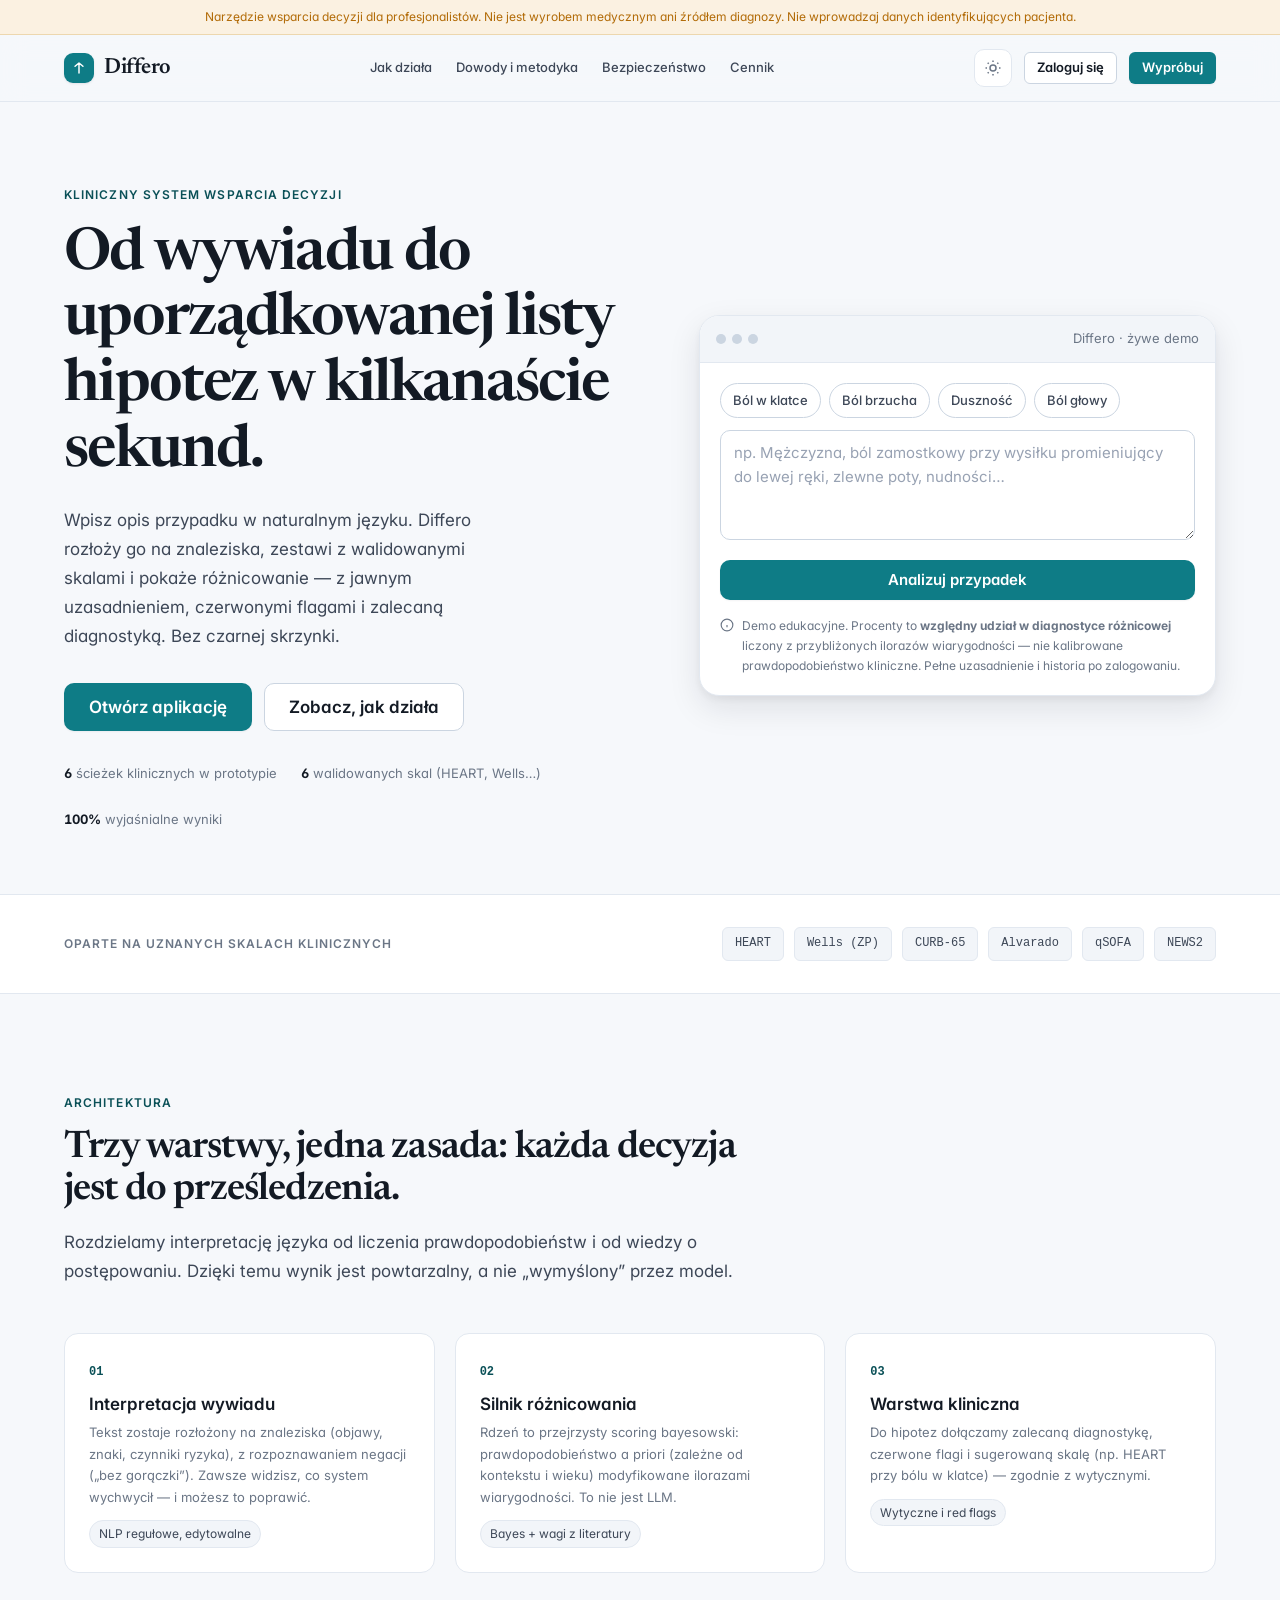
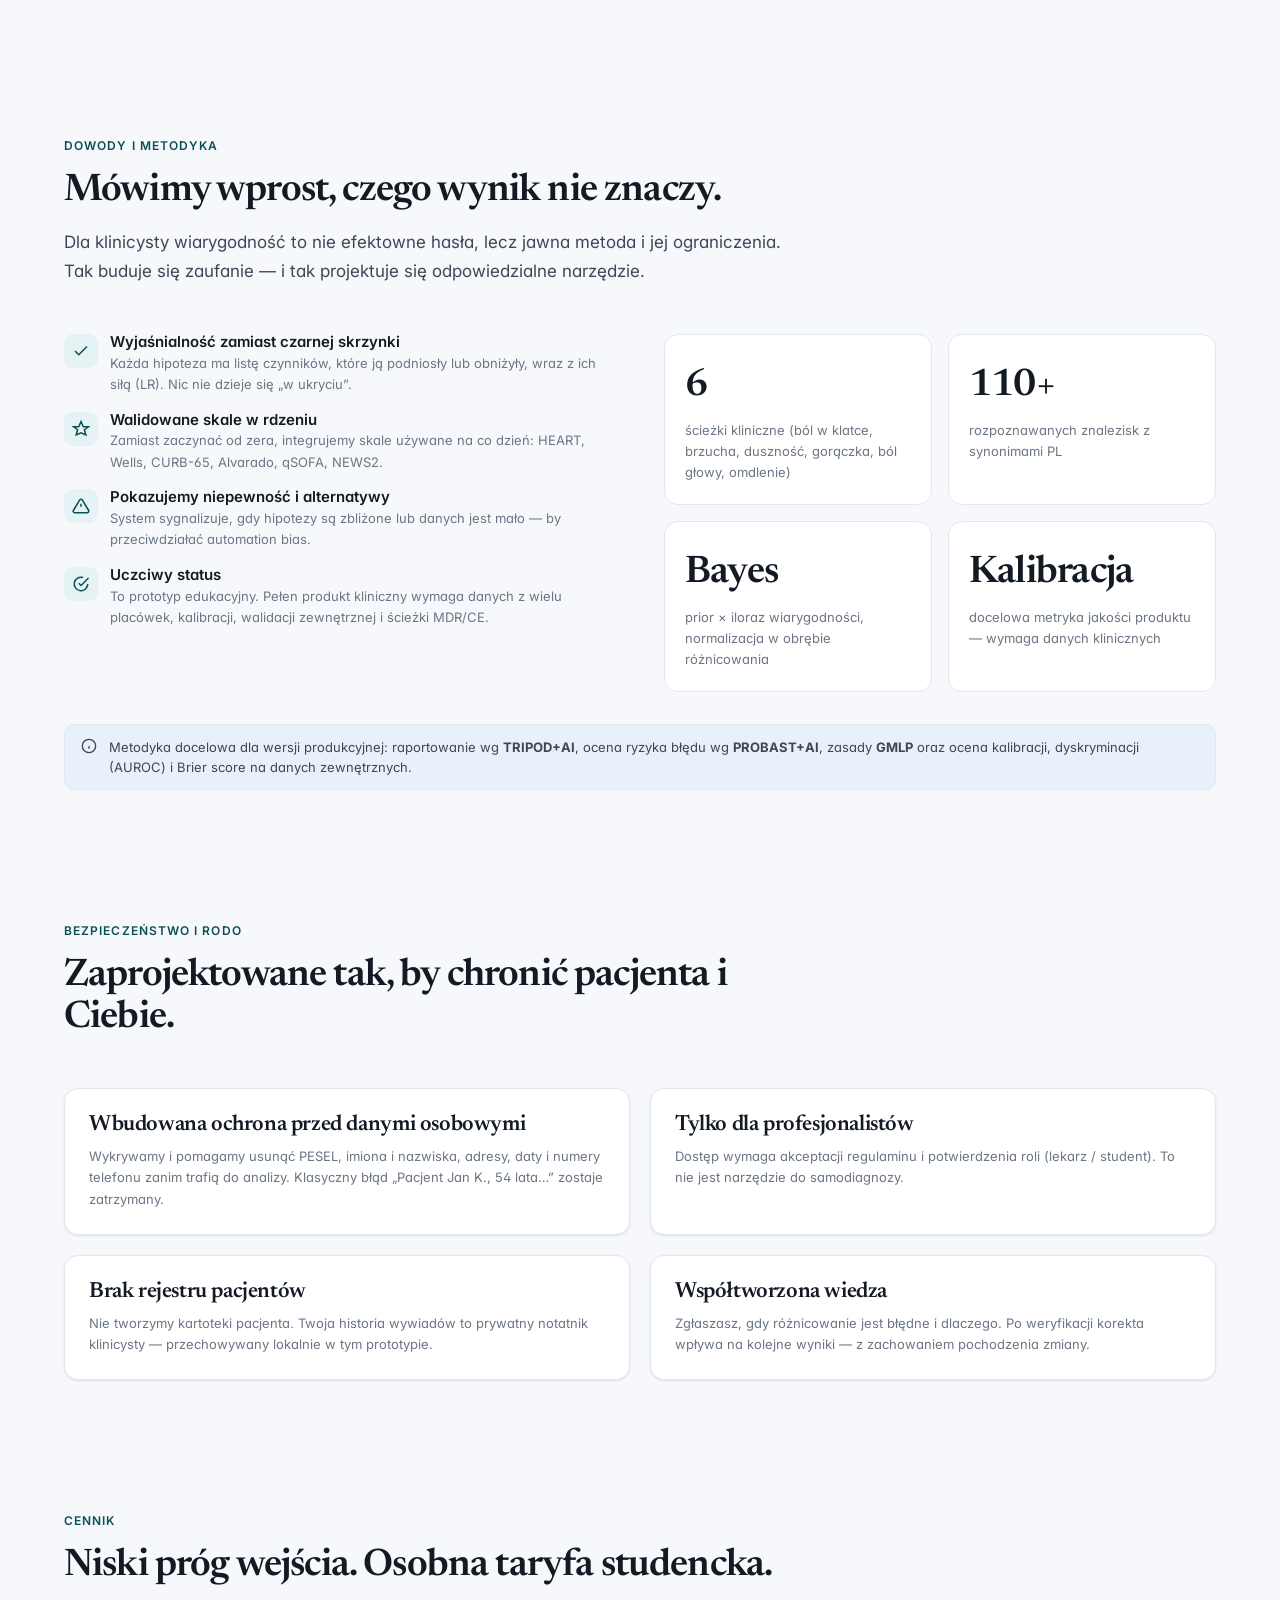
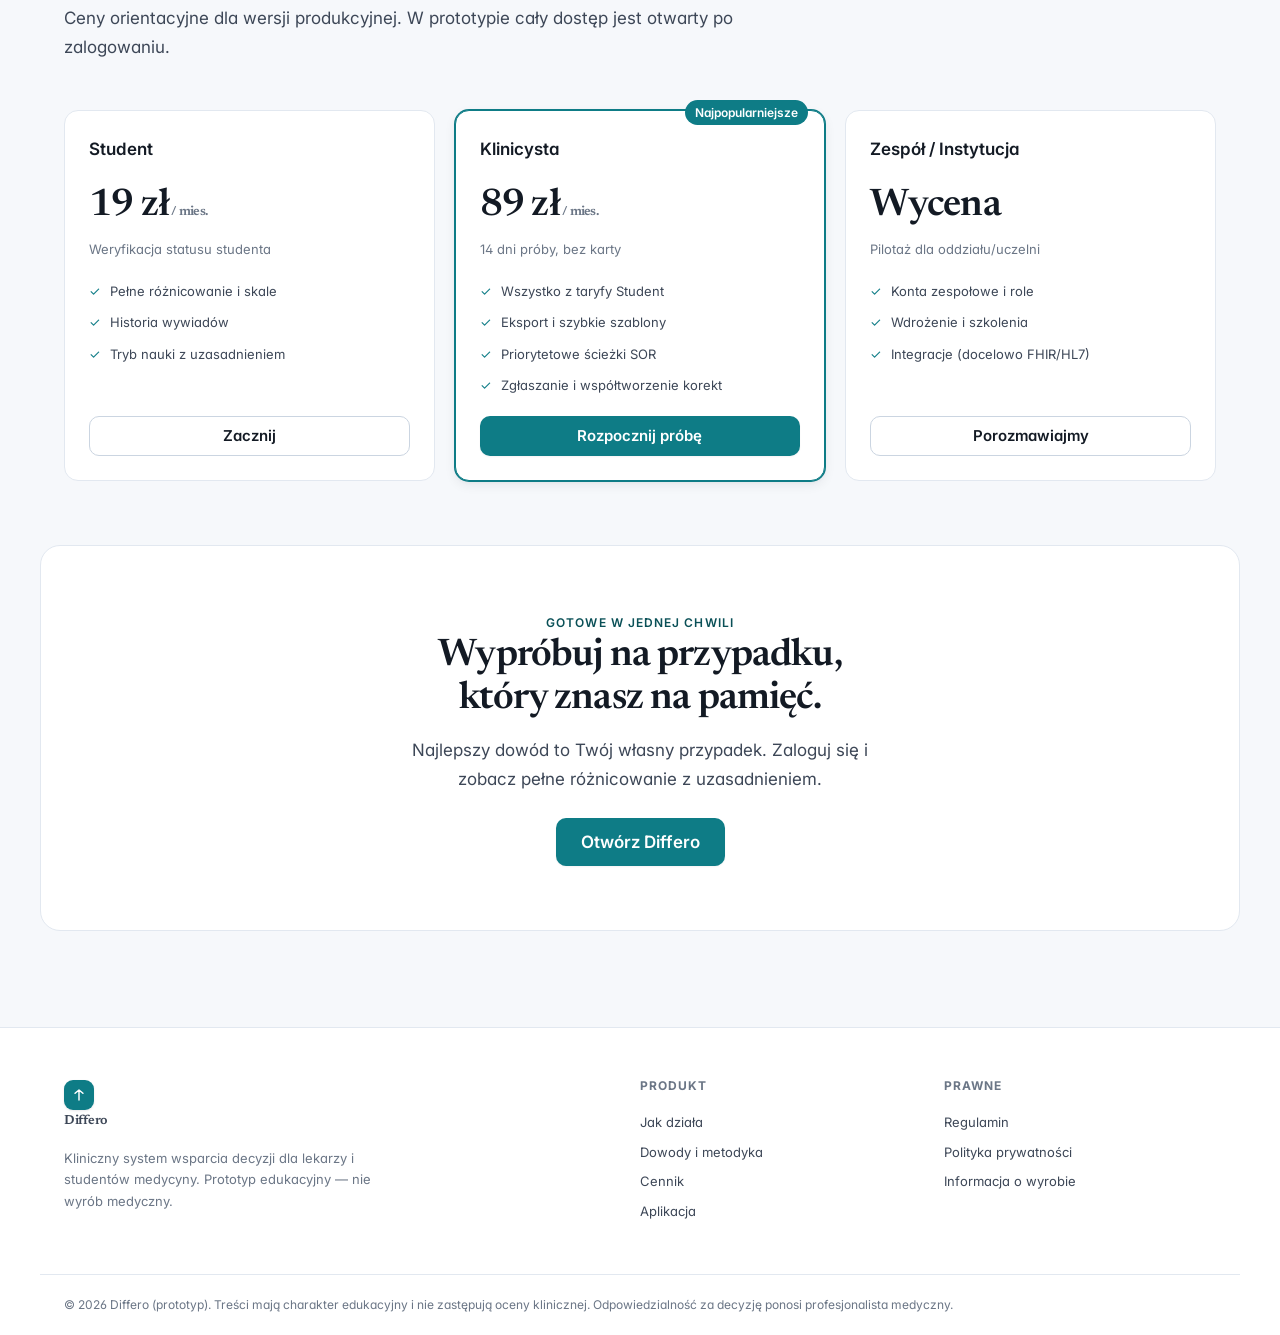
==== differo/index.html @ e76051fb "Add Differo: clinical decision support prototype for clinicians Landing page with live diagnostic de" ====
<!DOCTYPE html>
<html lang="pl" data-theme="light">
<head>
  <meta charset="UTF-8" />
  <meta name="viewport" content="width=device-width, initial-scale=1.0" />
  <title>Differo — kliniczny system wsparcia decyzji dla lekarzy i studentów medycyny</title>
  <meta name="description" content="Od wywiadu do uporządkowanej listy hipotez w kilkanaście sekund. Przejrzysty silnik różnicowania oparty na walidowanych skalach klinicznych. Narzędzie wyłącznie dla profesjonalistów." />
  <link rel="stylesheet" href="assets/css/base.css" />
  <link rel="stylesheet" href="assets/css/landing.css" />
  <link rel="icon" href="data:image/svg+xml,%3Csvg xmlns='http://www.w3.org/2000/svg' viewBox='0 0 32 32'%3E%3Crect width='32' height='32' rx='8' fill='%230E7C86'/%3E%3Cpath d='M16 7v18M9 13l7-6 7 6' stroke='white' stroke-width='2.4' fill='none' stroke-linecap='round' stroke-linejoin='round'/%3E%3C/svg%3E" />
  <script>
    // ustaw motyw zanim wyrenderuje się strona (bez migotania)
    (function () {
      try {
        var t = localStorage.getItem('dfr-theme');
        if (t === 'dark' || (t === 'auto' && matchMedia('(prefers-color-scheme: dark)').matches))
          document.documentElement.setAttribute('data-theme', 'dark');
      } catch (e) {}
    })();
  </script>
</head>
<body>
  <div class="disclaimer-banner">
    Narzędzie wsparcia decyzji dla profesjonalistów. Nie jest wyrobem medycznym ani źródłem diagnozy. Nie wprowadzaj danych identyfikujących pacjenta.
  </div>

  <!-- NAWIGACJA -->
  <header class="nav">
    <div class="nav-inner">
      <a class="brand" href="index.html">
        <span class="brand-mark" aria-hidden="true">
          <svg width="18" height="18" viewBox="0 0 32 32"><path d="M16 7v18M9 13l7-6 7 6" stroke="currentColor" stroke-width="2.6" fill="none" stroke-linecap="round" stroke-linejoin="round"/></svg>
        </span>
        Differo
      </a>
      <nav class="nav-links">
        <a href="#jak" class="hide-sm">Jak działa</a>
        <a href="#dowody" class="hide-sm">Dowody i metodyka</a>
        <a href="#bezpieczenstwo" class="hide-sm">Bezpieczeństwo</a>
        <a href="#cennik" class="hide-sm">Cennik</a>
      </nav>
      <div class="nav-cta">
        <button class="theme-toggle" id="themeToggle" title="Tryb jasny/ciemny" aria-label="Przełącz motyw">
          <svg width="18" height="18" viewBox="0 0 24 24" fill="none" stroke="currentColor" stroke-width="2"><circle cx="12" cy="12" r="4"/><path d="M12 2v2M12 20v2M4.9 4.9l1.4 1.4M17.7 17.7l1.4 1.4M2 12h2M20 12h2M6.3 17.7l-1.4 1.4M19.1 4.9l-1.4 1.4"/></svg>
        </button>
        <a class="btn btn-ghost btn-sm" href="app.html">Zaloguj się</a>
        <a class="btn btn-primary btn-sm" href="app.html#wywiad">Wypróbuj</a>
      </div>
    </div>
  </header>

  <!-- HERO + DEMO -->
  <section class="hero">
    <div class="fade-up">
      <span class="eyebrow">Kliniczny system wsparcia decyzji</span>
      <h1>Od wywiadu do uporządkowanej listy hipotez w kilkanaście sekund.</h1>
      <p class="lead">Wpisz opis przypadku w naturalnym języku. Differo rozłoży go na znaleziska, zestawi z walidowanymi skalami i pokaże różnicowanie — z jawnym uzasadnieniem, czerwonymi flagami i zalecaną diagnostyką. Bez czarnej skrzynki.</p>
      <div class="hero-cta">
        <a class="btn btn-primary btn-lg" href="app.html#wywiad">Otwórz aplikację</a>
        <a class="btn btn-ghost btn-lg" href="#jak">Zobacz, jak działa</a>
      </div>
      <div class="hero-meta">
        <span><b>6</b> ścieżek klinicznych w prototypie</span>
        <span><b>6</b> walidowanych skal (HEART, Wells…)</span>
        <span><b>100%</b> wyjaśnialne wyniki</span>
      </div>
    </div>

    <div class="demo fade-up" style="animation-delay:.08s">
      <div class="demo-top">
        <div class="dots"><i></i><i></i><i></i></div>
        <span class="small muted">Differo · żywe demo</span>
      </div>
      <div class="demo-body">
        <div class="demo-examples" id="demoExamples"></div>
        <textarea class="textarea" id="demoInput" rows="3" placeholder="np. Mężczyzna, ból zamostkowy przy wysiłku promieniujący do lewej ręki, zlewne poty, nudności…"></textarea>
        <button class="btn btn-primary btn-block mt-3" id="demoRun">Analizuj przypadek</button>
        <div class="demo-result" id="demoResult"></div>
        <div class="demo-note">
          <svg width="14" height="14" viewBox="0 0 24 24" fill="none" stroke="currentColor" stroke-width="2" style="flex:none;margin-top:2px"><circle cx="12" cy="12" r="10"/><path d="M12 16v-4M12 8h.01"/></svg>
          <span>Demo edukacyjne. Procenty to <b>względny udział w diagnostyce różnicowej</b> liczony z przybliżonych ilorazów wiarygodności — nie kalibrowane prawdopodobieństwo kliniczne. Pełne uzasadnienie i historia po zalogowaniu.</span>
        </div>
      </div>
    </div>
  </section>

  <!-- PASEK ZAUFANIA -->
  <div class="trust">
    <div class="trust-inner">
      <span class="trust-label">Oparte na uznanych skalach klinicznych</span>
      <div class="trust-scales">
        <span class="scale-pill">HEART</span>
        <span class="scale-pill">Wells (ZP)</span>
        <span class="scale-pill">CURB-65</span>
        <span class="scale-pill">Alvarado</span>
        <span class="scale-pill">qSOFA</span>
        <span class="scale-pill">NEWS2</span>
      </div>
    </div>
  </div>

  <!-- JAK DZIAŁA -->
  <section class="section" id="jak">
    <div class="section-head">
      <span class="eyebrow">Architektura</span>
      <h2>Trzy warstwy, jedna zasada: każda decyzja jest do prześledzenia.</h2>
      <p class="lead">Rozdzielamy interpretację języka od liczenia prawdopodobieństw i od wiedzy o postępowaniu. Dzięki temu wynik jest powtarzalny, a nie „wymyślony” przez model.</p>
    </div>
    <div class="layers">
      <div class="layer">
        <span class="layer-num">01</span>
        <h4>Interpretacja wywiadu</h4>
        <p>Tekst zostaje rozłożony na znaleziska (objawy, znaki, czynniki ryzyka), z rozpoznawaniem negacji („bez gorączki”). Zawsze widzisz, co system wychwycił — i możesz to poprawić.</p>
        <span class="tag">NLP regułowe, edytowalne</span>
      </div>
      <div class="layer">
        <span class="layer-num">02</span>
        <h4>Silnik różnicowania</h4>
        <p>Rdzeń to przejrzysty scoring bayesowski: prawdopodobieństwo a priori (zależne od kontekstu i wieku) modyfikowane ilorazami wiarygodności. To nie jest LLM.</p>
        <span class="tag">Bayes + wagi z literatury</span>
      </div>
      <div class="layer">
        <span class="layer-num">03</span>
        <h4>Warstwa kliniczna</h4>
        <p>Do hipotez dołączamy zalecaną diagnostykę, czerwone flagi i sugerowaną skalę (np. HEART przy bólu w klatce) — zgodnie z wytycznymi.</p>
        <span class="tag">Wytyczne i red flags</span>
      </div>
    </div>
  </section>

  <!-- DOWODY -->
  <section class="section section-sm" id="dowody">
    <div class="section-head">
      <span class="eyebrow">Dowody i metodyka</span>
      <h2>Mówimy wprost, czego wynik nie znaczy.</h2>
      <p class="lead">Dla klinicysty wiarygodność to nie efektowne hasła, lecz jawna metoda i jej ograniczenia. Tak buduje się zaufanie — i tak projektuje się odpowiedzialne narzędzie.</p>
    </div>
    <div class="proof">
      <div class="proof-list">
        <div class="proof-row">
          <span class="ic"><svg width="18" height="18" viewBox="0 0 24 24" fill="none" stroke="currentColor" stroke-width="2"><path d="M20 6L9 17l-5-5"/></svg></span>
          <div><h4>Wyjaśnialność zamiast czarnej skrzynki</h4><p>Każda hipoteza ma listę czynników, które ją podniosły lub obniżyły, wraz z ich siłą (LR). Nic nie dzieje się „w ukryciu”.</p></div>
        </div>
        <div class="proof-row">
          <span class="ic"><svg width="18" height="18" viewBox="0 0 24 24" fill="none" stroke="currentColor" stroke-width="2"><path d="M12 2l3 7h7l-5.5 4 2 7L12 17l-6.5 3 2-7L2 9h7z"/></svg></span>
          <div><h4>Walidowane skale w rdzeniu</h4><p>Zamiast zaczynać od zera, integrujemy skale używane na co dzień: HEART, Wells, CURB-65, Alvarado, qSOFA, NEWS2.</p></div>
        </div>
        <div class="proof-row">
          <span class="ic"><svg width="18" height="18" viewBox="0 0 24 24" fill="none" stroke="currentColor" stroke-width="2"><path d="M12 9v4M12 17h.01M10.3 3.9 1.8 18a2 2 0 0 0 1.7 3h17a2 2 0 0 0 1.7-3L13.7 3.9a2 2 0 0 0-3.4 0z"/></svg></span>
          <div><h4>Pokazujemy niepewność i alternatywy</h4><p>System sygnalizuje, gdy hipotezy są zbliżone lub danych jest mało — by przeciwdziałać automation bias.</p></div>
        </div>
        <div class="proof-row">
          <span class="ic"><svg width="18" height="18" viewBox="0 0 24 24" fill="none" stroke="currentColor" stroke-width="2"><path d="M21 12a9 9 0 1 1-6.2-8.6"/><path d="M22 4 12 14l-3-3"/></svg></span>
          <div><h4>Uczciwy status</h4><p>To prototyp edukacyjny. Pełen produkt kliniczny wymaga danych z wielu placówek, kalibracji, walidacji zewnętrznej i ścieżki MDR/CE.</p></div>
        </div>
      </div>
      <div class="metrics">
        <div class="metric"><div class="v tnum">6</div><div class="k">ścieżki kliniczne (ból w klatce, brzucha, duszność, gorączka, ból głowy, omdlenie)</div></div>
        <div class="metric"><div class="v tnum">110+</div><div class="k">rozpoznawanych znalezisk z synonimami PL</div></div>
        <div class="metric"><div class="v">Bayes</div><div class="k">prior × iloraz wiarygodności, normalizacja w obrębie różnicowania</div></div>
        <div class="metric"><div class="v">Kalibracja</div><div class="k">docelowa metryka jakości produktu — wymaga danych klinicznych</div></div>
      </div>
    </div>
    <div class="alert alert-info mt-8">
      <svg class="alert-icon" width="16" height="16" viewBox="0 0 24 24" fill="none" stroke="currentColor" stroke-width="2"><circle cx="12" cy="12" r="10"/><path d="M12 16v-4M12 8h.01"/></svg>
      <span>Metodyka docelowa dla wersji produkcyjnej: raportowanie wg <b>TRIPOD+AI</b>, ocena ryzyka błędu wg <b>PROBAST+AI</b>, zasady <b>GMLP</b> oraz ocena kalibracji, dyskryminacji (AUROC) i Brier score na danych zewnętrznych.</span>
    </div>
  </section>

  <!-- BEZPIECZEŃSTWO -->
  <section class="section section-sm" id="bezpieczenstwo">
    <div class="section-head">
      <span class="eyebrow">Bezpieczeństwo i RODO</span>
      <h2>Zaprojektowane tak, by chronić pacjenta i Ciebie.</h2>
    </div>
    <div class="safe-grid">
      <div class="card card-pad">
        <h4 class="serif">Wbudowana ochrona przed danymi osobowymi</h4>
        <p class="muted small mt-2">Wykrywamy i pomagamy usunąć PESEL, imiona i nazwiska, adresy, daty i numery telefonu zanim trafią do analizy. Klasyczny błąd „Pacjent Jan K., 54 lata…” zostaje zatrzymany.</p>
      </div>
      <div class="card card-pad">
        <h4 class="serif">Tylko dla profesjonalistów</h4>
        <p class="muted small mt-2">Dostęp wymaga akceptacji regulaminu i potwierdzenia roli (lekarz / student). To nie jest narzędzie do samodiagnozy.</p>
      </div>
      <div class="card card-pad">
        <h4 class="serif">Brak rejestru pacjentów</h4>
        <p class="muted small mt-2">Nie tworzymy kartoteki pacjenta. Twoja historia wywiadów to prywatny notatnik klinicysty — przechowywany lokalnie w tym prototypie.</p>
      </div>
      <div class="card card-pad">
        <h4 class="serif">Współtworzona wiedza</h4>
        <p class="muted small mt-2">Zgłaszasz, gdy różnicowanie jest błędne i dlaczego. Po weryfikacji korekta wpływa na kolejne wyniki — z zachowaniem pochodzenia zmiany.</p>
      </div>
    </div>
  </section>

  <!-- CENNIK -->
  <section class="section section-sm" id="cennik">
    <div class="section-head">
      <span class="eyebrow">Cennik</span>
      <h2>Niski próg wejścia. Osobna taryfa studencka.</h2>
      <p class="lead">Ceny orientacyjne dla wersji produkcyjnej. W prototypie cały dostęp jest otwarty po zalogowaniu.</p>
    </div>
    <div class="pricing">
      <div class="price">
        <span class="tier">Student</span>
        <div class="amt">19 zł<span class="per"> / mies.</span></div>
        <span class="per">Weryfikacja statusu studenta</span>
        <ul>
          <li><span class="ck">✓</span> Pełne różnicowanie i skale</li>
          <li><span class="ck">✓</span> Historia wywiadów</li>
          <li><span class="ck">✓</span> Tryb nauki z uzasadnieniem</li>
        </ul>
        <a class="btn btn-ghost btn-block" href="app.html">Zacznij</a>
      </div>
      <div class="price featured">
        <span class="ribbon">Najpopularniejsze</span>
        <span class="tier">Klinicysta</span>
        <div class="amt">89 zł<span class="per"> / mies.</span></div>
        <span class="per">14 dni próby, bez karty</span>
        <ul>
          <li><span class="ck">✓</span> Wszystko z taryfy Student</li>
          <li><span class="ck">✓</span> Eksport i szybkie szablony</li>
          <li><span class="ck">✓</span> Priorytetowe ścieżki SOR</li>
          <li><span class="ck">✓</span> Zgłaszanie i współtworzenie korekt</li>
        </ul>
        <a class="btn btn-primary btn-block" href="app.html">Rozpocznij próbę</a>
      </div>
      <div class="price">
        <span class="tier">Zespół / Instytucja</span>
        <div class="amt">Wycena</div>
        <span class="per">Pilotaż dla oddziału/uczelni</span>
        <ul>
          <li><span class="ck">✓</span> Konta zespołowe i role</li>
          <li><span class="ck">✓</span> Wdrożenie i szkolenia</li>
          <li><span class="ck">✓</span> Integracje (docelowo FHIR/HL7)</li>
        </ul>
        <a class="btn btn-ghost btn-block" href="app.html">Porozmawiajmy</a>
      </div>
    </div>
  </section>

  <!-- CTA -->
  <section class="cta-final">
    <span class="eyebrow">Gotowe w jednej chwili</span>
    <h2>Wypróbuj na przypadku, który znasz na pamięć.</h2>
    <p class="lead text-center" style="max-width:46ch;margin:0 auto var(--sp-6)">Najlepszy dowód to Twój własny przypadek. Zaloguj się i zobacz pełne różnicowanie z uzasadnieniem.</p>
    <a class="btn btn-primary btn-lg" href="app.html">Otwórz Differo</a>
  </section>

  <!-- STOPKA -->
  <footer class="footer">
    <div class="footer-inner">
      <div>
        <a class="brand" href="index.html">
          <span class="brand-mark" aria-hidden="true"><svg width="18" height="18" viewBox="0 0 32 32"><path d="M16 7v18M9 13l7-6 7 6" stroke="currentColor" stroke-width="2.6" fill="none" stroke-linecap="round" stroke-linejoin="round"/></svg></span>
          Differo
        </a>
        <p class="muted small mt-3" style="max-width:42ch">Kliniczny system wsparcia decyzji dla lekarzy i studentów medycyny. Prototyp edukacyjny — nie wyrób medyczny.</p>
      </div>
      <div>
        <h5>Produkt</h5>
        <a href="#jak">Jak działa</a>
        <a href="#dowody">Dowody i metodyka</a>
        <a href="#cennik">Cennik</a>
        <a href="app.html">Aplikacja</a>
      </div>
      <div>
        <h5>Prawne</h5>
        <a href="app.html#prawne">Regulamin</a>
        <a href="app.html#prawne">Polityka prywatności</a>
        <a href="app.html#prawne">Informacja o wyrobie</a>
      </div>
    </div>
    <div class="footer-legal">
      © <span id="year"></span> Differo (prototyp). Treści mają charakter edukacyjny i nie zastępują oceny klinicznej. Odpowiedzialność za decyzję ponosi profesjonalista medyczny.
    </div>
  </footer>

  <script src="assets/js/data/knowledge.js"></script>
  <script src="assets/js/engine/engine.js"></script>
  <script src="assets/js/landing.js"></script>
</body>
</html>
---- differo/assets/css/base.css ----
/* ============================================================================
   Differo — system projektowy (design tokens, reset, typografia, komponenty)
   Jasna baza domyślnie, tryb ciemny jako opcja. Jeden akcent: teal.
   ========================================================================== */

/* ---- Fonty: serif redakcyjny w nagłówkach + neutralny sans w treści ----- */
@import url('https://fonts.googleapis.com/css2?family=Newsreader:opsz,wght@6..72,400;6..72,500;6..72,600;6..72,700&family=Inter:wght@400;500;600;700&display=swap');

/* =============================== TOKENY ================================== */
:root {
  /* Skala typograficzna (modular ~1.2) */
  --font-serif: 'Newsreader', Georgia, 'Times New Roman', serif;
  --font-sans: 'Inter', -apple-system, BlinkMacSystemFont, 'Segoe UI', Roboto, system-ui, sans-serif;
  --font-mono: ui-monospace, 'SF Mono', 'Cascadia Code', 'JetBrains Mono', Consolas, monospace;

  --fs-xs: 0.75rem;     /* 12 */
  --fs-sm: 0.8125rem;   /* 13 */
  --fs-base: 0.9375rem; /* 15 */
  --fs-md: 1.0625rem;   /* 17 */
  --fs-lg: 1.375rem;    /* 22 */
  --fs-xl: 1.75rem;     /* 28 */
  --fs-2xl: 2.375rem;   /* 38 */
  --fs-3xl: 3.25rem;    /* 52 */
  --fs-4xl: 4rem;       /* 64 */

  /* Odstępy (4px baza) */
  --sp-1: 4px;  --sp-2: 8px;  --sp-3: 12px; --sp-4: 16px;
  --sp-5: 20px; --sp-6: 24px; --sp-8: 32px; --sp-10: 40px;
  --sp-12: 48px; --sp-16: 64px; --sp-20: 80px; --sp-24: 96px;

  /* Promienie — jedna rodzina */
  --r-sm: 6px; --r-md: 10px; --r-lg: 14px; --r-xl: 20px; --r-full: 999px;

  /* Ruch */
  --ease: cubic-bezier(0.19, 1, 0.22, 1);
  --dur: 0.25s;

  /* ---- Paleta jasna (domyślna) ---- */
  --bg: #F6F8FB;            /* lekko złamana biel, nie #FFF */
  --bg-elev: #FFFFFF;       /* powierzchnie/karty */
  --bg-sunken: #EEF2F7;     /* zagłębienia, pola */
  --surface-2: #F2F5F9;
  --text: #131A24;          /* prawie-czerń */
  --text-soft: #3D4757;
  --text-muted: #6B7686;
  --text-faint: #98A2B3;
  --border: #E2E8F0;
  --border-strong: #CBD5E1;

  /* Akcent — teal (jeden, pewny) */
  --accent: #0E7C86;
  --accent-strong: #0B626B;
  --accent-soft: #E5F3F4;
  --accent-soft-2: #D2E9EB;
  --accent-text: #0A5057;
  --on-accent: #FFFFFF;

  /* Kolory ryzyka — zdesaturowane, oszczędnie */
  --crit: #C0362C;          /* nasycona czerwień TYLKO na realne alerty */
  --crit-soft: #FBEAE8;
  --crit-border: #F0C7C2;
  --warn: #B26B07;
  --warn-soft: #FBF1E1;
  --warn-border: #EDD7AE;
  --ok: #157F52;
  --ok-soft: #E4F4EC;
  --ok-border: #BFE3D0;
  --info: #2563A8;
  --info-soft: #E8F0FA;

  /* Cienie — subtelne */
  --sh-xs: 0 1px 2px rgba(16,24,40,.05);
  --sh-sm: 0 1px 3px rgba(16,24,40,.06), 0 1px 2px rgba(16,24,40,.04);
  --sh-md: 0 4px 12px rgba(16,24,40,.07), 0 2px 4px rgba(16,24,40,.04);
  --sh-lg: 0 12px 32px rgba(16,24,40,.10), 0 4px 8px rgba(16,24,40,.05);
  --sh-focus: 0 0 0 3px rgba(14,124,134,.22);

  --maxw: 1200px;
}

/* ---- Paleta ciemna (opcja, np. praca nocna / radiologia) ---- */
:root[data-theme="dark"] {
  --bg: #0D1117;
  --bg-elev: #161C24;
  --bg-sunken: #11161D;
  --surface-2: #1B232D;
  --text: #E6EAF0;
  --text-soft: #C2CAD6;
  --text-muted: #8A95A5;
  --text-faint: #5C6675;
  --border: #232C38;
  --border-strong: #324053;

  --accent: #34C5C9;
  --accent-strong: #5AD6D9;
  --accent-soft: #11302F;
  --accent-soft-2: #15403F;
  --accent-text: #6FD9DC;
  --on-accent: #06222A;

  --crit: #F2655A;
  --crit-soft: #2A1714;
  --crit-border: #5A2A24;
  --warn: #E0A23C;
  --warn-soft: #2A2113;
  --warn-border: #574321;
  --ok: #3FBE82;
  --ok-soft: #122A1E;
  --ok-border: #234A37;
  --info: #5AA0E6;
  --info-soft: #142436;

  --sh-xs: 0 1px 2px rgba(0,0,0,.4);
  --sh-sm: 0 1px 3px rgba(0,0,0,.5);
  --sh-md: 0 4px 14px rgba(0,0,0,.5);
  --sh-lg: 0 16px 40px rgba(0,0,0,.55);
  --sh-focus: 0 0 0 3px rgba(52,197,201,.28);
}

/* =============================== RESET ================================== */
*, *::before, *::after { box-sizing: border-box; }
* { margin: 0; }
html { -webkit-text-size-adjust: 100%; scroll-behavior: smooth; }
@media (prefers-reduced-motion: reduce) {
  html { scroll-behavior: auto; }
  *, *::before, *::after { animation-duration: .001ms !important; transition-duration: .001ms !important; }
}
body {
  font-family: var(--font-sans);
  font-size: var(--fs-base);
  line-height: 1.65;
  color: var(--text);
  background: var(--bg);
  -webkit-font-smoothing: antialiased;
  text-rendering: optimizeLegibility;
  font-feature-settings: "cv11", "ss01";
  transition: background-color var(--dur) var(--ease), color var(--dur) var(--ease);
}
img, svg, video { display: block; max-width: 100%; }
input, button, textarea, select { font: inherit; color: inherit; }
button { cursor: pointer; background: none; border: none; }
a { color: var(--accent); text-decoration: none; }
a:hover { color: var(--accent-strong); }
ul, ol { padding-left: 1.2em; }
:focus-visible { outline: none; box-shadow: var(--sh-focus); border-radius: var(--r-sm); }
::selection { background: var(--accent-soft-2); color: var(--accent-text); }

/* ============================ TYPOGRAFIA =============================== */
h1, h2, h3, h4 { font-family: var(--font-serif); font-weight: 600; line-height: 1.12; letter-spacing: -0.018em; color: var(--text); }
h1 { font-size: var(--fs-3xl); letter-spacing: -0.028em; }
h2 { font-size: var(--fs-2xl); letter-spacing: -0.022em; }
h3 { font-size: var(--fs-xl); }
h4 { font-size: var(--fs-lg); }
.serif { font-family: var(--font-serif); }
.tnum { font-variant-numeric: tabular-nums; }
.eyebrow {
  font-family: var(--font-sans); font-size: var(--fs-xs); font-weight: 600;
  letter-spacing: 0.09em; text-transform: uppercase; color: var(--accent-text);
}
.lead { font-size: var(--fs-md); color: var(--text-soft); line-height: 1.7; }
.muted { color: var(--text-muted); }
.faint { color: var(--text-faint); }
.small { font-size: var(--fs-sm); }
.xs { font-size: var(--fs-xs); }

/* ============================ KOMPONENTY ============================== */

/* Przyciski */
.btn {
  display: inline-flex; align-items: center; justify-content: center; gap: var(--sp-2);
  padding: 10px 18px; border-radius: var(--r-md); font-weight: 600; font-size: var(--fs-base);
  border: 1px solid transparent; transition: all .18s var(--ease); white-space: nowrap;
  line-height: 1.2;
}
.btn:active { transform: translateY(1px); }
.btn-primary { background: var(--accent); color: var(--on-accent); box-shadow: var(--sh-xs); }
.btn-primary:hover { background: var(--accent-strong); color: var(--on-accent); box-shadow: var(--sh-sm); }
.btn-ghost { background: var(--bg-elev); color: var(--text); border-color: var(--border-strong); }
.btn-ghost:hover { background: var(--surface-2); border-color: var(--text-faint); }
.btn-subtle { background: transparent; color: var(--text-soft); }
.btn-subtle:hover { background: var(--surface-2); color: var(--text); }
.btn-danger { background: var(--crit-soft); color: var(--crit); border-color: var(--crit-border); }
.btn-danger:hover { background: var(--crit); color: #fff; }
.btn-lg { padding: 13px 24px; font-size: var(--fs-md); }
.btn-sm { padding: 7px 12px; font-size: var(--fs-sm); border-radius: var(--r-sm); }
.btn-block { width: 100%; }
.btn[disabled] { opacity: .5; cursor: not-allowed; }

/* Karty */
.card {
  background: var(--bg-elev); border: 1px solid var(--border);
  border-radius: var(--r-lg); box-shadow: var(--sh-sm);
}
.card-pad { padding: var(--sp-6); }

/* Plakietki */
.badge {
  display: inline-flex; align-items: center; gap: 6px; padding: 3px 10px;
  border-radius: var(--r-full); font-size: var(--fs-xs); font-weight: 600;
  background: var(--surface-2); color: var(--text-soft); border: 1px solid var(--border);
}
.badge-accent { background: var(--accent-soft); color: var(--accent-text); border-color: var(--accent-soft-2); }
.badge-crit { background: var(--crit-soft); color: var(--crit); border-color: var(--crit-border); }
.badge-warn { background: var(--warn-soft); color: var(--warn); border-color: var(--warn-border); }
.badge-ok { background: var(--ok-soft); color: var(--ok); border-color: var(--ok-border); }
.dot { width: 7px; height: 7px; border-radius: 50%; background: currentColor; flex: none; }

/* Pola formularza */
.field { display: flex; flex-direction: column; gap: 6px; }
.label { font-size: var(--fs-sm); font-weight: 600; color: var(--text-soft); }
.hint { font-size: var(--fs-xs); color: var(--text-muted); }
.input, .textarea, .select {
  width: 100%; padding: 10px 13px; background: var(--bg-elev);
  border: 1px solid var(--border-strong); border-radius: var(--r-md);
  font-size: var(--fs-base); color: var(--text); transition: border-color .15s, box-shadow .15s;
}
.input:focus, .textarea:focus, .select:focus { border-color: var(--accent); box-shadow: var(--sh-focus); }
.textarea { resize: vertical; min-height: 110px; line-height: 1.6; }
.select { appearance: none; background-image: url("data:image/svg+xml,%3Csvg xmlns='http://www.w3.org/2000/svg' width='12' height='12' viewBox='0 0 12 12'%3E%3Cpath fill='%236B7686' d='M3 4.5L6 7.5L9 4.5'/%3E%3C/svg%3E"); background-repeat: no-repeat; background-position: right 12px center; padding-right: 34px; }
.input::placeholder, .textarea::placeholder { color: var(--text-faint); }

/* Chipy / przełączniki */
.chip {
  display: inline-flex; align-items: center; gap: 6px; padding: 6px 12px;
  border-radius: var(--r-full); font-size: var(--fs-sm); font-weight: 500;
  background: var(--bg-elev); border: 1px solid var(--border-strong); color: var(--text-soft);
  transition: all .15s var(--ease);
}
.chip:hover { border-color: var(--accent); color: var(--accent-text); }
.chip.is-active { background: var(--accent-soft); border-color: var(--accent); color: var(--accent-text); }
.chip .x { color: var(--text-faint); font-weight: 700; }
.chip-remove:hover { background: var(--crit-soft); border-color: var(--crit-border); color: var(--crit); }

/* Alerty */
.alert { display: flex; gap: var(--sp-3); padding: var(--sp-3) var(--sp-4); border-radius: var(--r-md); border: 1px solid; font-size: var(--fs-sm); line-height: 1.55; }
.alert-icon { flex: none; margin-top: 1px; }
.alert-crit { background: var(--crit-soft); border-color: var(--crit-border); color: var(--crit); }
.alert-warn { background: var(--warn-soft); border-color: var(--warn-border); color: var(--warn); }
.alert-info { background: var(--info-soft); border-color: var(--border); color: var(--text-soft); }
.alert-ok { background: var(--ok-soft); border-color: var(--ok-border); color: var(--ok); }
.alert b { color: inherit; }

/* Pasek prawdopodobieństwa */
.prob-row { display: flex; align-items: center; gap: var(--sp-3); }
.prob-track { flex: 1; height: 8px; background: var(--bg-sunken); border-radius: var(--r-full); overflow: hidden; }
.prob-fill { height: 100%; border-radius: var(--r-full); background: var(--accent); transition: width .6s var(--ease); }
.prob-fill.t-crit { background: var(--crit); }
.prob-fill.t-warn { background: var(--warn); }

/* Separator */
.hr { height: 1px; background: var(--border); border: 0; margin: var(--sp-6) 0; }

/* Theme toggle */
.theme-toggle {
  width: 38px; height: 38px; border-radius: var(--r-md); display: inline-flex;
  align-items: center; justify-content: center; color: var(--text-muted);
  border: 1px solid var(--border); background: var(--bg-elev); transition: all .15s;
}
.theme-toggle:hover { color: var(--text); border-color: var(--border-strong); }

/* Narzędziowe */
.flex { display: flex; } .col { flex-direction: column; }
.items-center { align-items: center; } .justify-between { justify-content: space-between; }
.gap-1 { gap: var(--sp-1); } .gap-2 { gap: var(--sp-2); } .gap-3 { gap: var(--sp-3); }
.gap-4 { gap: var(--sp-4); } .gap-6 { gap: var(--sp-6); }
.wrap { flex-wrap: wrap; } .grow { flex: 1; }
.mt-1{margin-top:var(--sp-1)} .mt-2{margin-top:var(--sp-2)} .mt-3{margin-top:var(--sp-3)}
.mt-4{margin-top:var(--sp-4)} .mt-6{margin-top:var(--sp-6)} .mt-8{margin-top:var(--sp-8)}
.mb-2{margin-bottom:var(--sp-2)} .mb-4{margin-bottom:var(--sp-4)} .mb-6{margin-bottom:var(--sp-6)}
.hidden { display: none !important; }
.text-center { text-align: center; }
.skeleton { background: linear-gradient(90deg, var(--bg-sunken) 25%, var(--surface-2) 37%, var(--bg-sunken) 63%); background-size: 400% 100%; animation: shimmer 1.4s ease infinite; border-radius: var(--r-sm); }
@keyframes shimmer { 0% { background-position: 100% 0; } 100% { background-position: -100% 0; } }

/* Wejścia animowane */
.fade-up { animation: fadeUp .5s var(--ease) both; }
@keyframes fadeUp { from { opacity: 0; transform: translateY(10px); } to { opacity: 1; transform: none; } }
.fade-in { animation: fadeIn .4s var(--ease) both; }
@keyframes fadeIn { from { opacity: 0; } to { opacity: 1; } }

/* Pasek przewijania */
* { scrollbar-width: thin; scrollbar-color: var(--border-strong) transparent; }
*::-webkit-scrollbar { width: 10px; height: 10px; }
*::-webkit-scrollbar-thumb { background: var(--border-strong); border-radius: 10px; border: 3px solid var(--bg); }
*::-webkit-scrollbar-track { background: transparent; }
---- differo/assets/css/landing.css ----
/* ============================================================================
   Differo — landing (strona sprzedażowa)
   ========================================================================== */

/* ---- Nawigacja ---- */
.nav {
  position: sticky; top: 0; z-index: 50;
  backdrop-filter: saturate(180%) blur(12px);
  background: color-mix(in srgb, var(--bg) 82%, transparent);
  border-bottom: 1px solid var(--border);
}
.nav-inner { max-width: var(--maxw); margin: 0 auto; padding: 14px var(--sp-6); display: flex; align-items: center; justify-content: space-between; gap: var(--sp-6); }
.brand { display: inline-flex; align-items: center; gap: 10px; font-family: var(--font-serif); font-weight: 600; font-size: var(--fs-lg); color: var(--text); letter-spacing: -0.02em; }
.brand-mark { width: 30px; height: 30px; border-radius: 9px; display: grid; place-items: center; background: var(--accent); color: var(--on-accent); box-shadow: var(--sh-sm); }
.nav-links { display: flex; align-items: center; gap: var(--sp-6); }
.nav-links a { color: var(--text-soft); font-size: var(--fs-sm); font-weight: 500; }
.nav-links a:hover { color: var(--text); }
.nav-cta { display: flex; align-items: center; gap: var(--sp-3); }
@media (max-width: 860px) { .nav-links .hide-sm { display: none; } }

/* ---- Sekcje ---- */
.section { max-width: var(--maxw); margin: 0 auto; padding: var(--sp-24) var(--sp-6); }
.section-sm { padding-top: var(--sp-16); padding-bottom: var(--sp-16); }
.section-head { max-width: 720px; margin-bottom: var(--sp-12); }
.section-head h2 { margin-top: var(--sp-3); }
.section-head .lead { margin-top: var(--sp-4); }

/* ---- Hero ---- */
.hero { max-width: var(--maxw); margin: 0 auto; padding: var(--sp-20) var(--sp-6) var(--sp-16); display: grid; grid-template-columns: 1.05fr 0.95fr; gap: var(--sp-16); align-items: center; }
.hero h1 { margin-top: var(--sp-4); font-size: clamp(2.2rem, 4.6vw, 3.7rem); }
.hero .lead { margin-top: var(--sp-5); max-width: 38ch; }
.hero-cta { margin-top: var(--sp-8); display: flex; gap: var(--sp-3); flex-wrap: wrap; }
.hero-meta { margin-top: var(--sp-8); display: flex; gap: var(--sp-6); flex-wrap: wrap; color: var(--text-muted); font-size: var(--fs-sm); }
.hero-meta b { color: var(--text); font-variant-numeric: tabular-nums; }
@media (max-width: 960px) { .hero { grid-template-columns: 1fr; gap: var(--sp-10); padding-top: var(--sp-12); } }

/* ---- Widget demo ---- */
.demo {
  background: var(--bg-elev); border: 1px solid var(--border); border-radius: var(--r-xl);
  box-shadow: var(--sh-lg); overflow: hidden;
}
.demo-top { display: flex; align-items: center; justify-content: space-between; padding: 12px 16px; border-bottom: 1px solid var(--border); background: var(--surface-2); }
.demo-top .dots { display: flex; gap: 6px; }
.demo-top .dots i { width: 10px; height: 10px; border-radius: 50%; background: var(--border-strong); display: block; }
.demo-body { padding: var(--sp-5); }
.demo-examples { display: flex; gap: 8px; flex-wrap: wrap; margin-bottom: var(--sp-3); }
.demo-result { margin-top: var(--sp-4); }
.dx-item { padding: var(--sp-3) 0; border-top: 1px solid var(--border); }
.dx-item:first-child { border-top: none; }
.dx-head { display: flex; align-items: baseline; justify-content: space-between; gap: var(--sp-3); margin-bottom: 6px; }
.dx-name { font-weight: 600; font-size: var(--fs-base); }
.dx-pct { font-variant-numeric: tabular-nums; font-weight: 700; color: var(--text); }
.dx-drivers { margin-top: 6px; font-size: var(--fs-xs); color: var(--text-muted); }
.dx-drivers .up { color: var(--accent-text); }
.demo-note { margin-top: var(--sp-4); font-size: var(--fs-xs); color: var(--text-muted); display: flex; gap: 8px; align-items: flex-start; }

/* ---- Pasek zaufania ---- */
.trust { border-top: 1px solid var(--border); border-bottom: 1px solid var(--border); background: var(--bg-elev); }
.trust-inner { max-width: var(--maxw); margin: 0 auto; padding: var(--sp-8) var(--sp-6); display: flex; gap: var(--sp-8); flex-wrap: wrap; align-items: center; justify-content: space-between; }
.trust-label { font-size: var(--fs-xs); font-weight: 600; letter-spacing: .08em; text-transform: uppercase; color: var(--text-muted); }
.trust-scales { display: flex; gap: 10px; flex-wrap: wrap; }
.scale-pill { font-family: var(--font-mono); font-size: var(--fs-xs); padding: 6px 12px; border-radius: var(--r-sm); background: var(--surface-2); border: 1px solid var(--border); color: var(--text-soft); }

/* ---- Karty „jak działa” ---- */
.layers { display: grid; grid-template-columns: repeat(3, 1fr); gap: var(--sp-5); }
.layer { padding: var(--sp-6); border: 1px solid var(--border); border-radius: var(--r-lg); background: var(--bg-elev); }
.layer-num { font-family: var(--font-mono); font-size: var(--fs-xs); color: var(--accent-text); font-weight: 600; }
.layer h4 { margin: var(--sp-3) 0 var(--sp-2); font-family: var(--font-sans); font-size: var(--fs-md); font-weight: 600; letter-spacing: 0; }
.layer p { color: var(--text-muted); font-size: var(--fs-sm); }
.layer .tag { margin-top: var(--sp-3); display: inline-block; font-size: var(--fs-xs); color: var(--text-soft); background: var(--surface-2); padding: 3px 9px; border-radius: var(--r-full); border: 1px solid var(--border); }
@media (max-width: 820px) { .layers { grid-template-columns: 1fr; } }

/* ---- Dowody / metodyka ---- */
.proof { display: grid; grid-template-columns: 1fr 1fr; gap: var(--sp-12); align-items: start; }
.proof-list { display: flex; flex-direction: column; gap: var(--sp-4); }
.proof-row { display: flex; gap: var(--sp-3); }
.proof-row .ic { flex: none; width: 34px; height: 34px; border-radius: 9px; display: grid; place-items: center; background: var(--accent-soft); color: var(--accent-text); }
.proof-row h4 { font-family: var(--font-sans); font-size: var(--fs-base); font-weight: 600; letter-spacing: 0; margin-bottom: 2px; }
.proof-row p { font-size: var(--fs-sm); color: var(--text-muted); }
.metrics { display: grid; grid-template-columns: 1fr 1fr; gap: var(--sp-4); }
.metric { padding: var(--sp-5); border: 1px solid var(--border); border-radius: var(--r-lg); background: var(--bg-elev); }
.metric .v { font-family: var(--font-serif); font-size: var(--fs-2xl); font-weight: 600; letter-spacing: -0.02em; }
.metric .k { font-size: var(--fs-sm); color: var(--text-muted); margin-top: 2px; }
@media (max-width: 820px) { .proof { grid-template-columns: 1fr; gap: var(--sp-8); } }

/* ---- Bezpieczeństwo ---- */
.safe-grid { display: grid; grid-template-columns: repeat(2, 1fr); gap: var(--sp-5); }
@media (max-width: 720px) { .safe-grid { grid-template-columns: 1fr; } }

/* ---- Cennik ---- */
.pricing { display: grid; grid-template-columns: repeat(3, 1fr); gap: var(--sp-5); align-items: stretch; }
.price { display: flex; flex-direction: column; padding: var(--sp-6); border: 1px solid var(--border); border-radius: var(--r-lg); background: var(--bg-elev); }
.price.featured { border-color: var(--accent); box-shadow: 0 0 0 1px var(--accent), var(--sh-md); position: relative; }
.price .tier { font-weight: 600; font-size: var(--fs-md); }
.price .amt { font-family: var(--font-serif); font-size: var(--fs-2xl); font-weight: 600; margin: var(--sp-3) 0 2px; letter-spacing: -0.02em; }
.price .per { color: var(--text-muted); font-size: var(--fs-sm); }
.price ul { list-style: none; padding: 0; margin: var(--sp-5) 0; display: flex; flex-direction: column; gap: 10px; }
.price li { display: flex; gap: 9px; font-size: var(--fs-sm); color: var(--text-soft); }
.price li .ck { color: var(--accent); flex: none; }
.price .btn { margin-top: auto; }
.price .ribbon { position: absolute; top: -11px; right: 16px; background: var(--accent); color: var(--on-accent); font-size: var(--fs-xs); font-weight: 600; padding: 3px 10px; border-radius: var(--r-full); }
@media (max-width: 880px) { .pricing { grid-template-columns: 1fr; } }

/* ---- CTA końcowe ---- */
.cta-final { max-width: var(--maxw); margin: 0 auto var(--sp-24); padding: var(--sp-16) var(--sp-6); text-align: center; background: var(--bg-elev); border: 1px solid var(--border); border-radius: var(--r-xl); }
.cta-final h2 { max-width: 18ch; margin: 0 auto var(--sp-4); }

/* ---- Stopka ---- */
.footer { border-top: 1px solid var(--border); background: var(--bg-elev); }
.footer-inner { max-width: var(--maxw); margin: 0 auto; padding: var(--sp-12) var(--sp-6); display: grid; grid-template-columns: 2fr 1fr 1fr; gap: var(--sp-8); }
.footer h5 { font-size: var(--fs-xs); text-transform: uppercase; letter-spacing: .08em; color: var(--text-muted); margin-bottom: var(--sp-3); font-family: var(--font-sans); }
.footer a { display: block; color: var(--text-soft); font-size: var(--fs-sm); padding: 4px 0; }
.footer-legal { border-top: 1px solid var(--border); padding: var(--sp-5) var(--sp-6); font-size: var(--fs-xs); color: var(--text-muted); max-width: var(--maxw); margin: 0 auto; }
@media (max-width: 720px) { .footer-inner { grid-template-columns: 1fr; gap: var(--sp-6); } }

.disclaimer-banner { background: var(--warn-soft); border-bottom: 1px solid var(--warn-border); color: var(--warn); font-size: var(--fs-xs); text-align: center; padding: 7px var(--sp-6); }
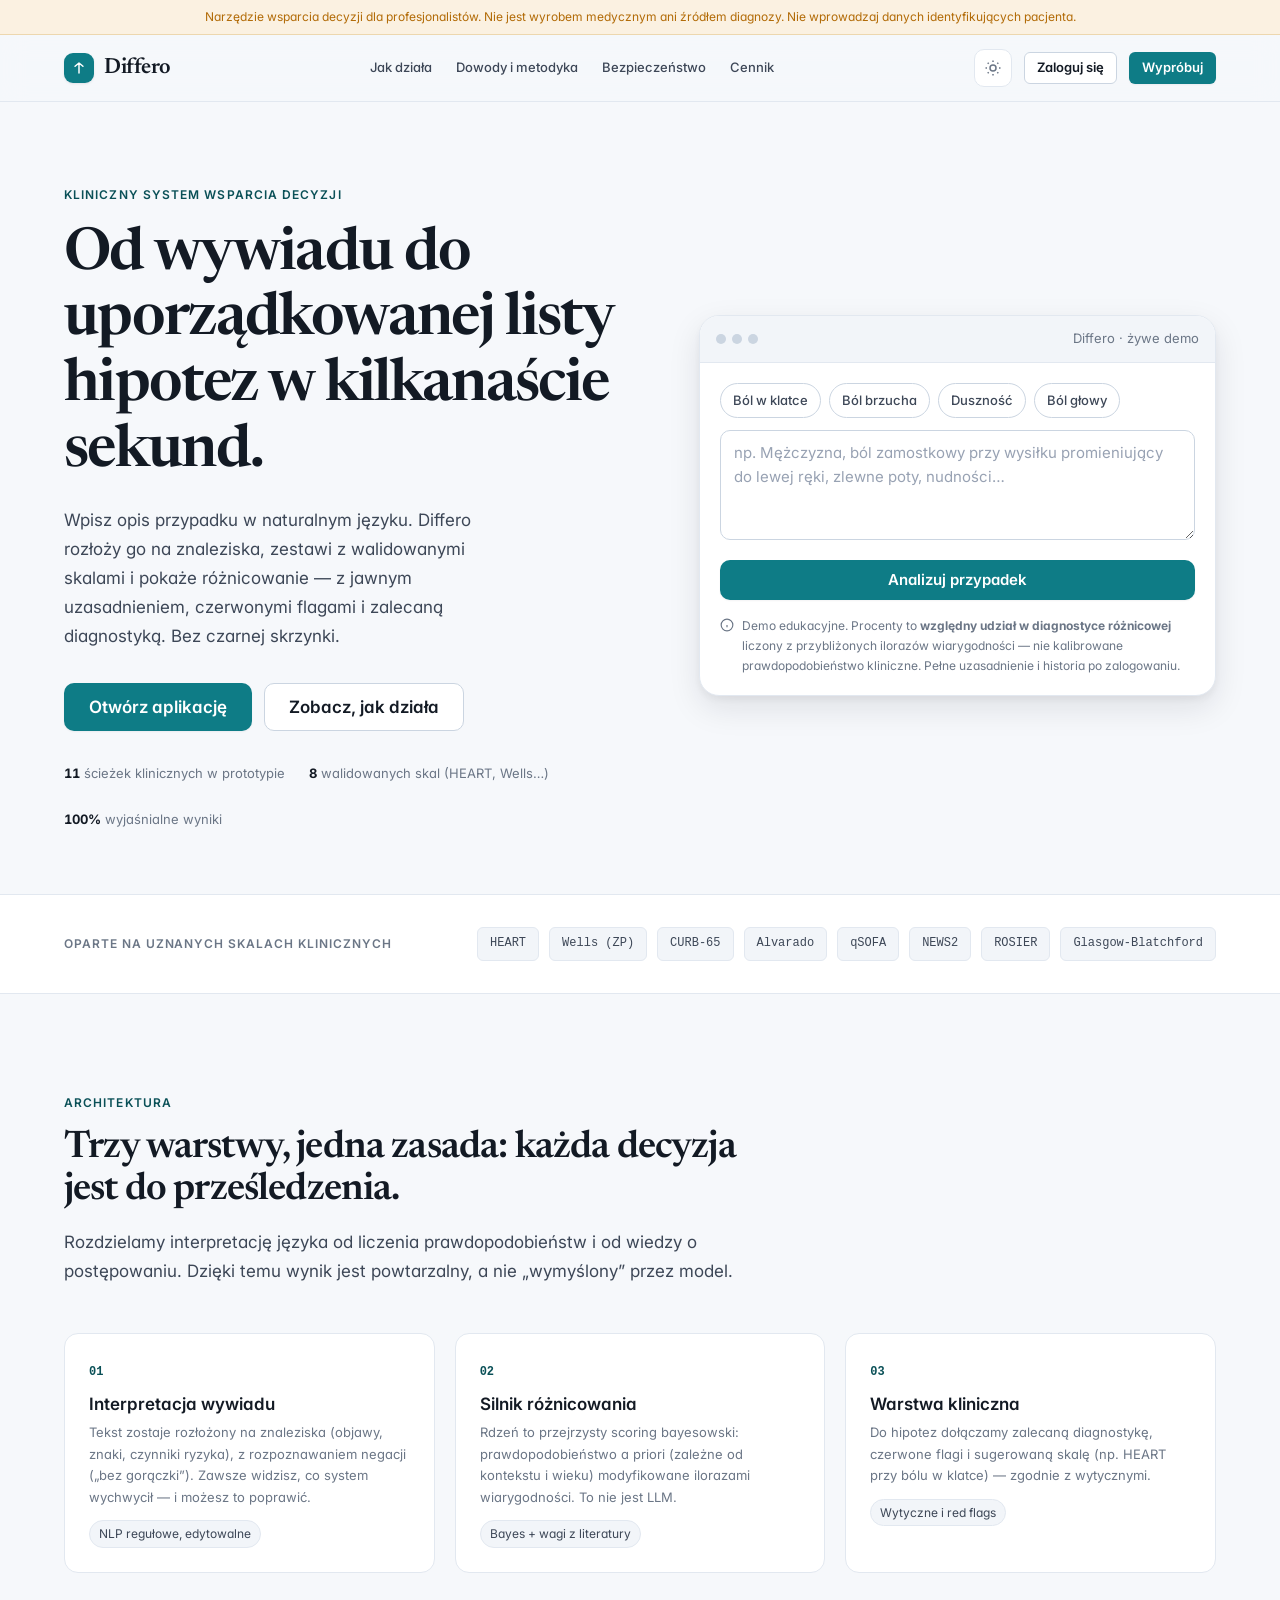
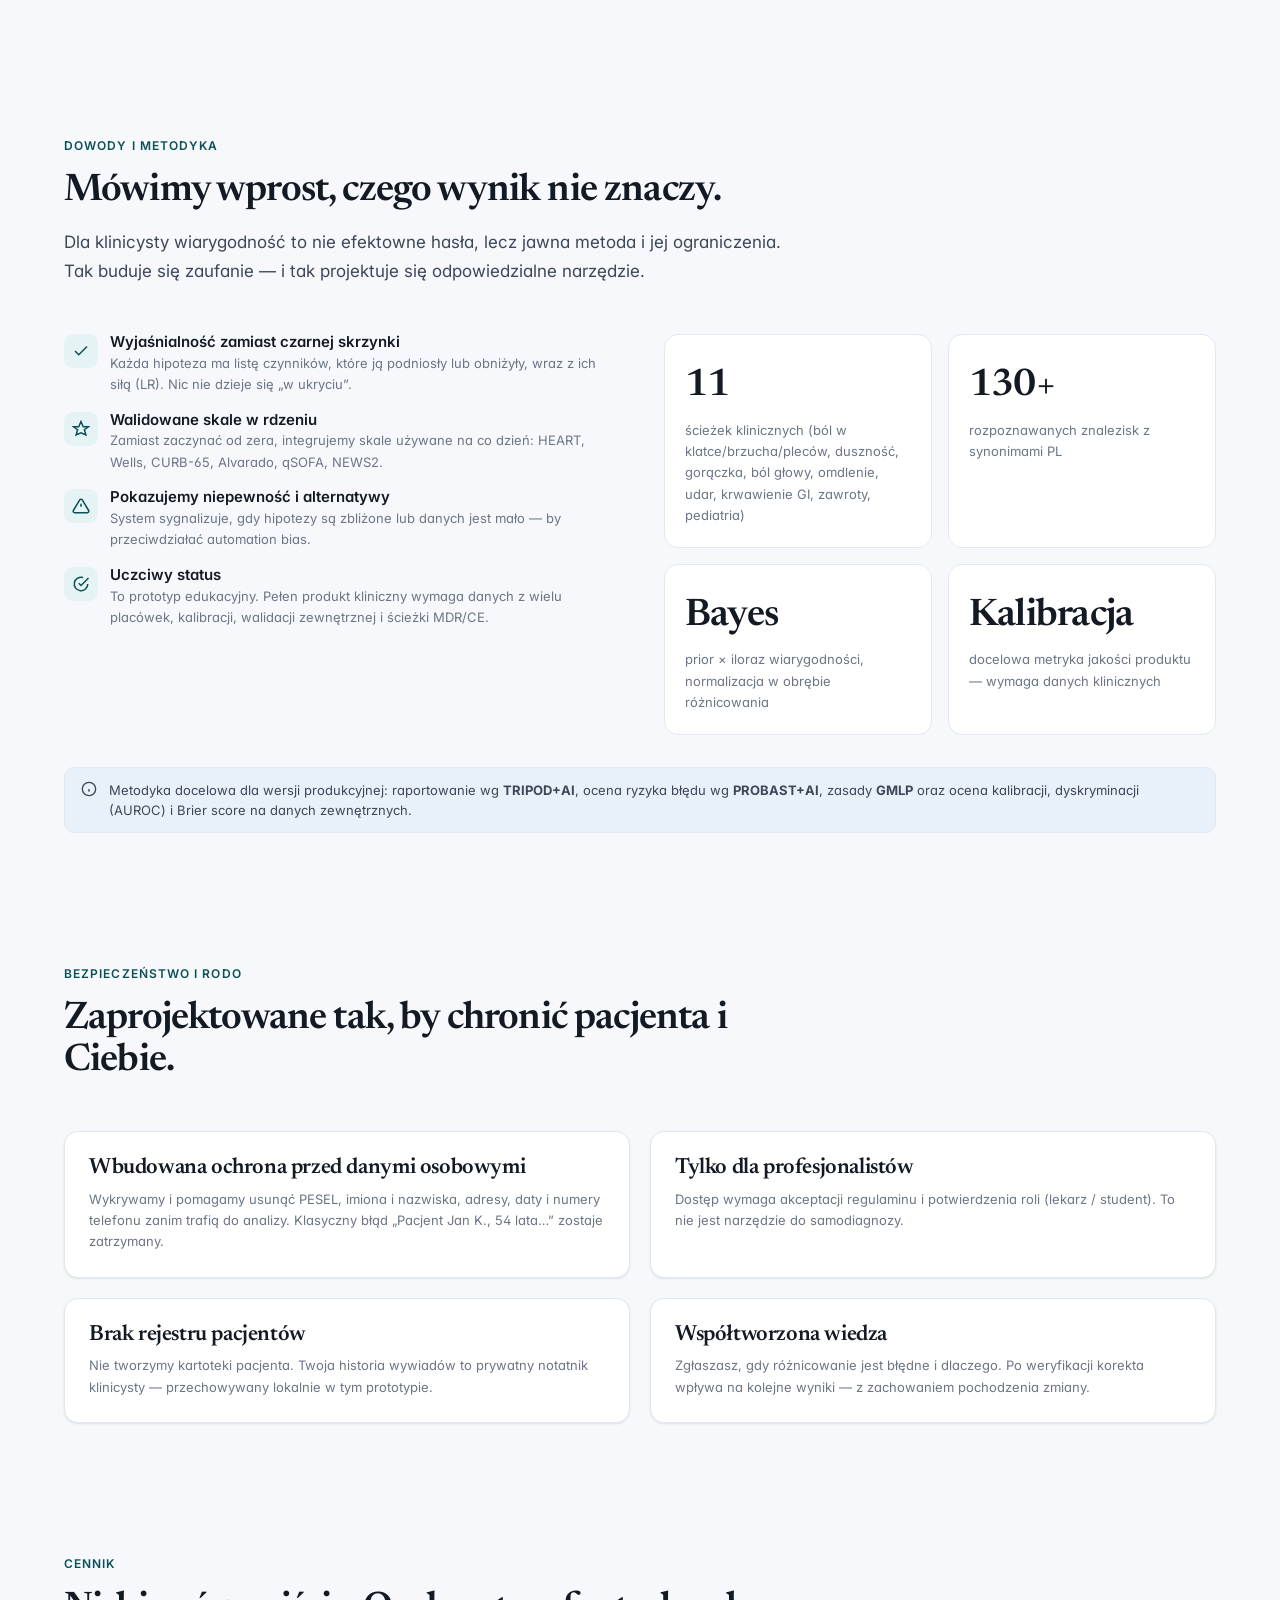
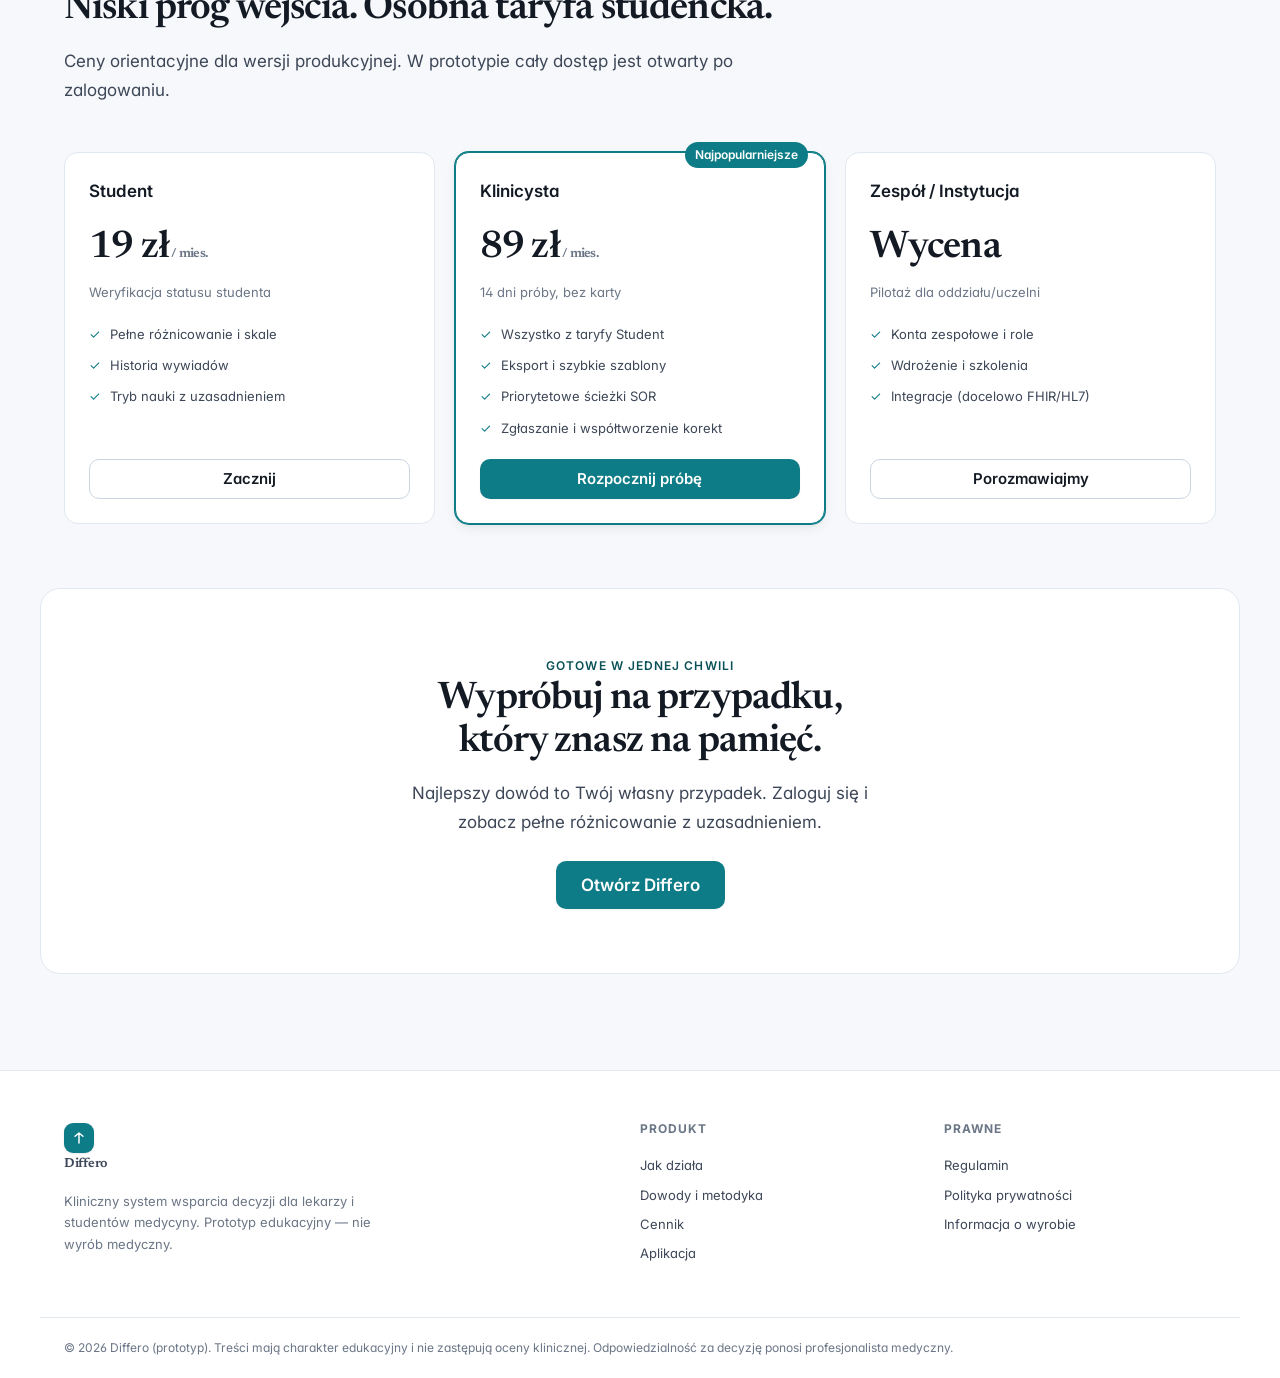
==== commit 7cdf31b1: "Expand Differo: 5 new pathways, 2 scores, PDF report export Add clinical pathways for back pain, foc" ====
--- a/differo/index.html
+++ b/differo/index.html
@@ -60,8 +60,8 @@
         <a class="btn btn-ghost btn-lg" href="#jak">Zobacz, jak działa</a>
       </div>
       <div class="hero-meta">
-        <span><b>6</b> ścieżek klinicznych w prototypie</span>
-        <span><b>6</b> walidowanych skal (HEART, Wells…)</span>
+        <span><b>11</b> ścieżek klinicznych w prototypie</span>
+        <span><b>8</b> walidowanych skal (HEART, Wells…)</span>
         <span><b>100%</b> wyjaśnialne wyniki</span>
       </div>
     </div>
@@ -95,6 +95,8 @@
         <span class="scale-pill">Alvarado</span>
         <span class="scale-pill">qSOFA</span>
         <span class="scale-pill">NEWS2</span>
+        <span class="scale-pill">ROSIER</span>
+        <span class="scale-pill">Glasgow-Blatchford</span>
       </div>
     </div>
   </div>
@@ -155,8 +157,8 @@
         </div>
       </div>
       <div class="metrics">
-        <div class="metric"><div class="v tnum">6</div><div class="k">ścieżki kliniczne (ból w klatce, brzucha, duszność, gorączka, ból głowy, omdlenie)</div></div>
-        <div class="metric"><div class="v tnum">110+</div><div class="k">rozpoznawanych znalezisk z synonimami PL</div></div>
+        <div class="metric"><div class="v tnum">11</div><div class="k">ścieżek klinicznych (ból w klatce/brzucha/pleców, duszność, gorączka, ból głowy, omdlenie, udar, krwawienie GI, zawroty, pediatria)</div></div>
+        <div class="metric"><div class="v tnum">130+</div><div class="k">rozpoznawanych znalezisk z synonimami PL</div></div>
         <div class="metric"><div class="v">Bayes</div><div class="k">prior × iloraz wiarygodności, normalizacja w obrębie różnicowania</div></div>
         <div class="metric"><div class="v">Kalibracja</div><div class="k">docelowa metryka jakości produktu — wymaga danych klinicznych</div></div>
       </div>
